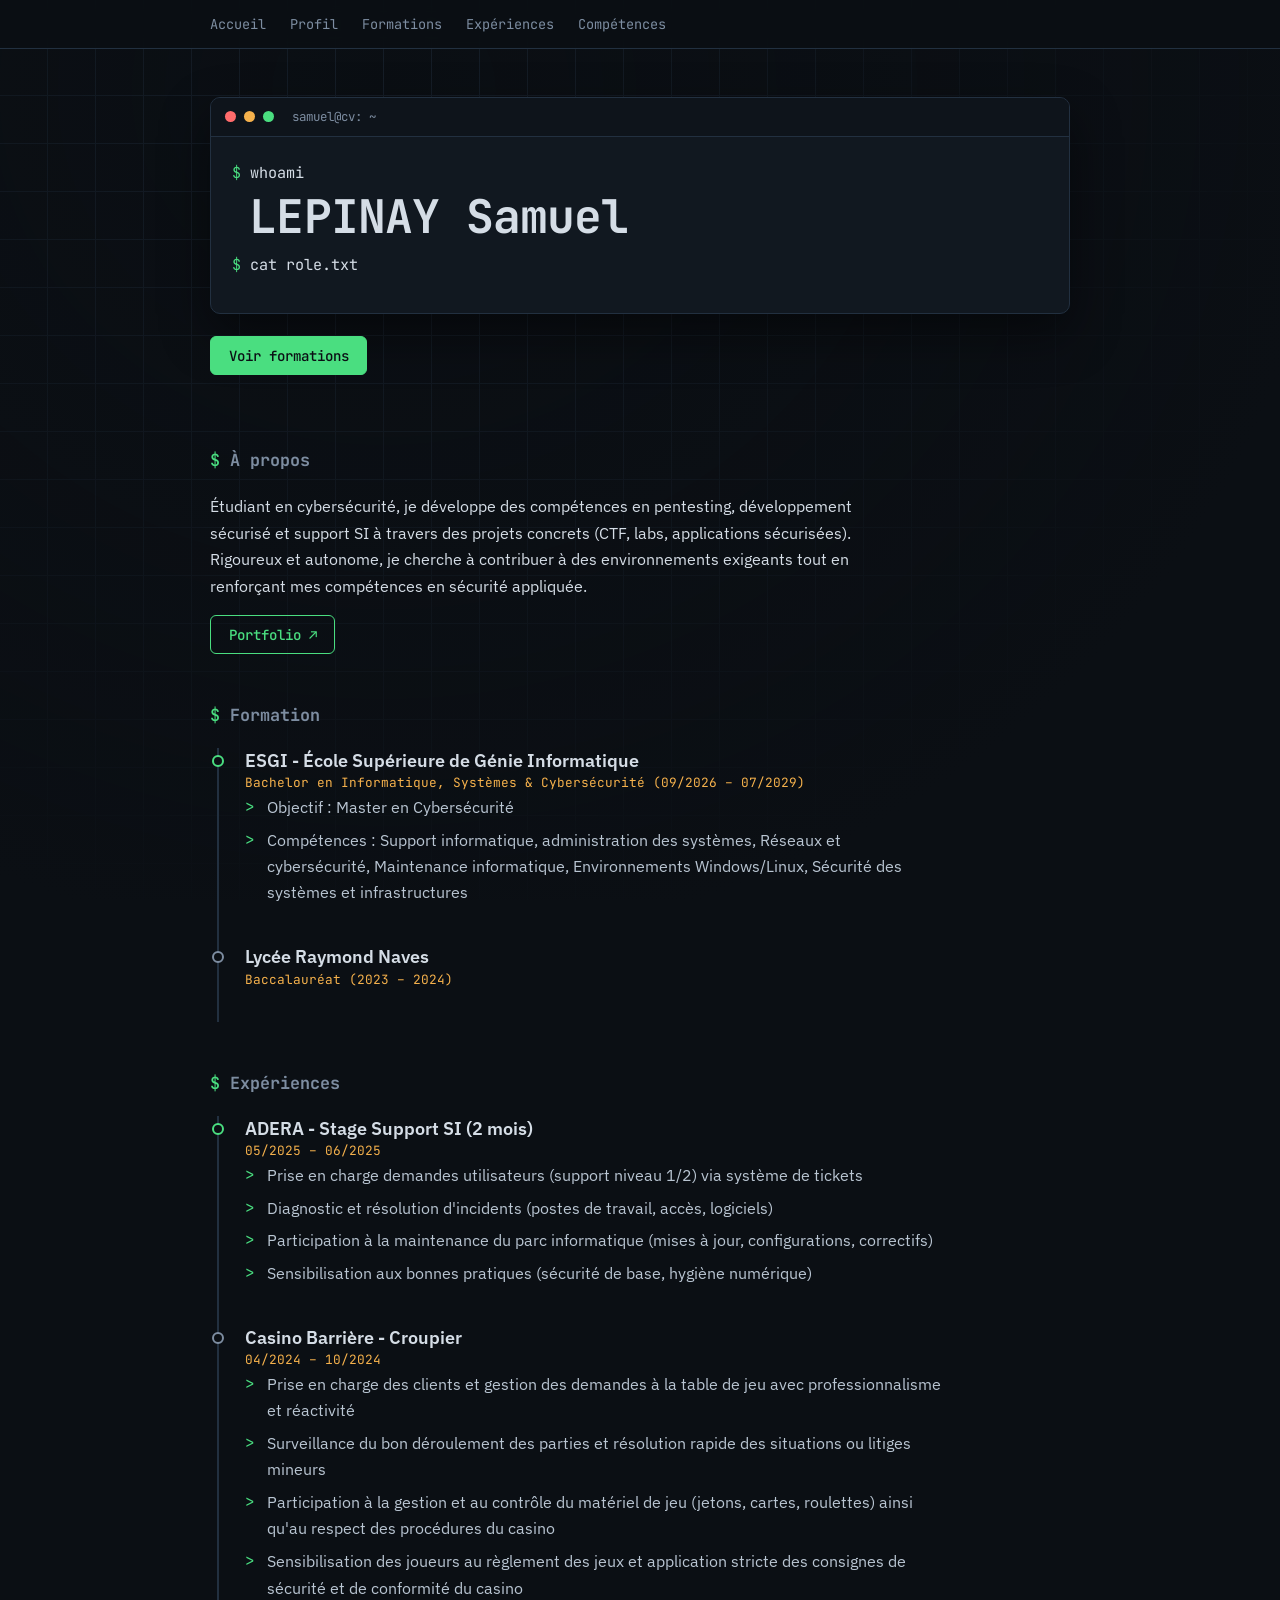
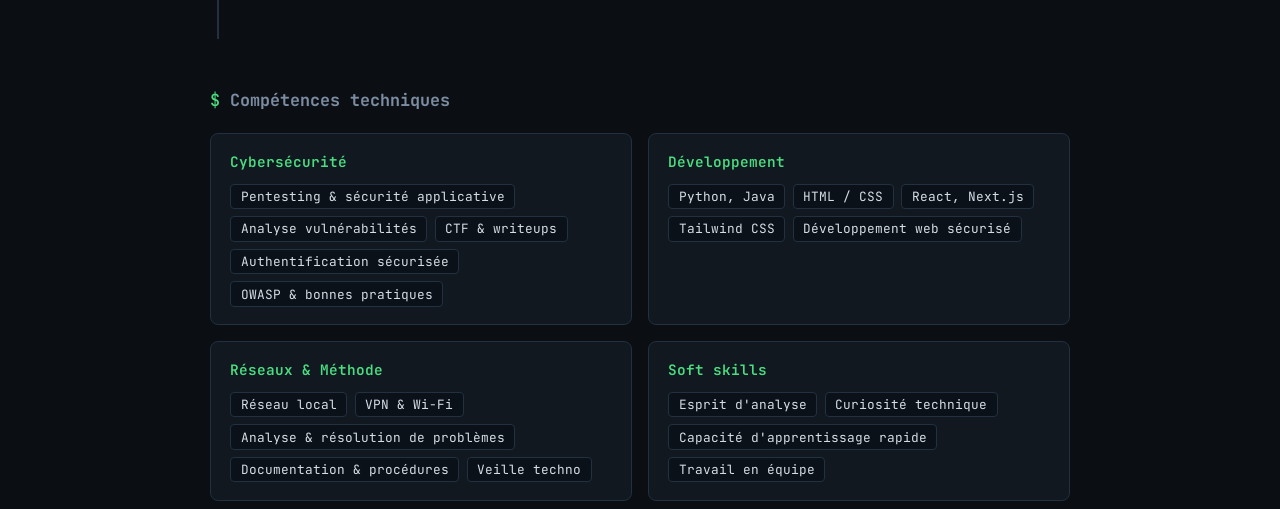
==== HTML/index.html @ b1123c43 "PC 2026-10-28:12:11:57" ====
<!DOCTYPE html>
<html lang="fr">
<head>
<meta charset="UTF-8">
<meta name="viewport" content="width=device-width, initial-scale=1.0">
<title>CV - Samuel Lepinay</title>
<link rel="preconnect" href="https://fonts.googleapis.com">
<link rel="preconnect" href="https://fonts.gstatic.com" crossorigin>
<link href="https://fonts.googleapis.com/css2?family=IBM+Plex+Sans:wght@400;500;600&family=JetBrains+Mono:wght@400;500;700&display=swap" rel="stylesheet">
<link rel="stylesheet" href="style.css">
</head>
<body>

<nav aria-label="Navigation principale">
  <div class="wrap">
    <a href="#accueil">Accueil</a>
    <a href="#profil">Profil</a>
    <a href="#formations">Formations</a>
    <a href="#experiences">Expériences</a>
    <a href="#competences">Compétences</a>
  </div>
</nav>

<header class="hero" id="accueil">
  <div class="wrap">
    <div class="term" role="img" aria-label="Terminal : LEPINAY Samuel, Alternant - Support IT & Cybersécurité">
      <div class="term-bar"><span class="dot"></span><span class="dot"></span><span class="dot"></span><span class="term-title">samuel@cv: ~</span></div>
      <div class="term-body" id="term">
        <div class="l cmd"><span class="prompt">$</span> <span class="t">whoami</span></div>
        <div class="l out big">LEPINAY Samuel</div>
        <div class="l cmd"><span class="prompt">$</span> <span class="t">cat role.txt</span></div>
        <div class="l out">Alternant - Support IT &amp; Cybersécurité</div>
        <div class="l"><span class="prompt">$</span> <span class="cursor" aria-hidden="true"></span></div>
      </div>
    </div>
    <div class="cta">
      <a class="btn solid" href="#formations">Voir formations</a>
    </div>
  </div>
</header>

<main class="wrap">

  <section id="profil">
    <h2><span class="prompt">$</span> À propos</h2>
    <p>Étudiant en cybersécurité, je développe des compétences en pentesting, développement sécurisé et support SI à travers des projets concrets (CTF, labs, applications sécurisées). Rigoureux et autonome, je cherche à contribuer à des environnements exigeants tout en renforçant mes compétences en sécurité appliquée.</p>
    <a class="btn" href="https://porte-folio-sand.vercel.app/" target="_blank" rel="noopener">Portfolio ↗</a>
  </section>

  <section id="formations">
    <h2><span class="prompt">$</span> Formation</h2>
    <div class="tl">
      <div class="item">
        <h3>ESGI - École Supérieure de Génie Informatique</h3>
        <div class="meta">Bachelor en Informatique, Systèmes &amp; Cybersécurité (09/2026 – 07/2029)</div>
        <ul>
          <li>Objectif : Master en Cybersécurité</li>
          <li>Compétences : Support informatique, administration des systèmes, Réseaux et cybersécurité, Maintenance informatique, Environnements Windows/Linux, Sécurité des systèmes et infrastructures</li>
        </ul>
      </div>
      <div class="item past">
        <h3>Lycée Raymond Naves</h3>
        <div class="meta">Baccalauréat (2023 – 2024)</div>
      </div>
    </div>
  </section>

  <section id="experiences">
    <h2><span class="prompt">$</span> Expériences</h2>
    <div class="tl">
      <div class="item">
        <h3>ADERA - Stage Support SI (2 mois)</h3>
        <div class="meta">05/2025 – 06/2025</div>
        <ul>
          <li>Prise en charge demandes utilisateurs (support niveau 1/2) via système de tickets</li>
          <li>Diagnostic et résolution d'incidents (postes de travail, accès, logiciels)</li>
          <li>Participation à la maintenance du parc informatique (mises à jour, configurations, correctifs)</li>
          <li>Sensibilisation aux bonnes pratiques (sécurité de base, hygiène numérique)</li>
        </ul>
      </div>
      <div class="item past">
        <h3>Casino Barrière - Croupier</h3>
        <div class="meta">04/2024 – 10/2024</div>
        <ul>
          <li>Prise en charge des clients et gestion des demandes à la table de jeu avec professionnalisme et réactivité</li>
          <li>Surveillance du bon déroulement des parties et résolution rapide des situations ou litiges mineurs</li>
          <li>Participation à la gestion et au contrôle du matériel de jeu (jetons, cartes, roulettes) ainsi qu'au respect des procédures du casino</li>
          <li>Sensibilisation des joueurs au règlement des jeux et application stricte des consignes de sécurité et de conformité du casino</li>
        </ul>
      </div>
    </div>
  </section>

  <section id="competences">
    <h2><span class="prompt">$</span> Compétences techniques</h2>
    <div class="grid">
      <div class="box">
        <h3>Cybersécurité</h3>
        <div class="tags">
          <span class="tag">Pentesting &amp; sécurité applicative</span>
          <span class="tag">Analyse vulnérabilités</span>
          <span class="tag">CTF &amp; writeups</span>
          <span class="tag">Authentification sécurisée</span>
          <span class="tag">OWASP &amp; bonnes pratiques</span>
        </div>
      </div>
      <div class="box">
        <h3>Développement</h3>
        <div class="tags">
          <span class="tag">Python, Java</span>
          <span class="tag">HTML / CSS</span>
          <span class="tag">React, Next.js</span>
          <span class="tag">Tailwind CSS</span>
          <span class="tag">Développement web sécurisé</span>
        </div>
      </div>
      <div class="box">
        <h3>Réseaux &amp; Méthode</h3>
        <div class="tags">
          <span class="tag">Réseau local</span>
          <span class="tag">VPN &amp; Wi‑Fi</span>
          <span class="tag">Analyse &amp; résolution de problèmes</span>
          <span class="tag">Documentation &amp; procédures</span>
          <span class="tag">Veille techno</span>
        </div>
      </div>
      <div class="box">
        <h3>Soft skills</h3>
        <div class="tags">
          <span class="tag">Esprit d'analyse</span>
          <span class="tag">Curiosité technique</span>
          <span class="tag">Capacité d'apprentissage rapide</span>
          <span class="tag">Travail en équipe</span>
        </div>
      </div>
    </div>
  </section>

</main>

<script>
/* Frappe du terminal : le contenu est déjà dans le HTML, le script ne fait que le rejouer. */
(function(){
  if (matchMedia('(prefers-reduced-motion: reduce)').matches) return;
  var lines = Array.prototype.slice.call(document.querySelectorAll('#term .l'));
  var sleep = function(ms){ return new Promise(function(r){ setTimeout(r, ms); }); };
  lines.forEach(function(l){ l.hidden = true; });
  (async function(){
    for (var i = 0; i < lines.length; i++) {
      var l = lines[i];
      l.hidden = false;
      var t = l.querySelector('.t');
      if (t) {
        var txt = t.textContent; t.textContent = '';
        for (var c = 0; c < txt.length; c++) { t.textContent += txt[c]; await sleep(55); }
        await sleep(220);
      } else { await sleep(160); }
    }
  })();
})();
</script>
</body>
</html>
---- HTML/style.css ----
/* --- Luminary template — dark graphite SaaS landing page style --- */
/* Adapted for CV de Samuel Lepinay — toutes les informations conservées */

:root {
  --bg:#0b0f14; --panel:#111820; --line:#223040;
  --text:#d5dde6; --muted:#7d8da1;
  --green:#4ade80; --cyan:#5cc8ff; --amber:#f5b14c; --red:#ff6b6b;
  --mono:"JetBrains Mono",ui-monospace,SFMono-Regular,Menlo,Consolas,monospace;
  --sans:"IBM Plex Sans",system-ui,-apple-system,"Segoe UI",sans-serif;
}
*,::before,*::after{box-sizing:border-box;margin:0;padding:0}
html{scroll-behavior:smooth;scroll-padding-top:4.5rem}
body{
  font-family:var(--sans);
  background:var(--bg);
  color:var(--text);
  line-height:1.65;
  font-size:1rem;
  background-image:linear-gradient(var(--line) 1px,transparent 1px),linear-gradient(90deg,var(--line) 1px,transparent 1px);
  background-size:48px 48px;background-position:-1px -1px;background-attachment:fixed
}
body::before{
  content:"";position:fixed;inset:0;background:radial-gradient(ellipse at 30% 10%,rgba(11,15,20,.55),var(--bg) 75%);z-index:-1
}
a{color:var(--cyan);text-decoration:none}
a:hover{text-decoration:underline}
:focus-visible{outline:2px solid var(--green);outline-offset:3px;border-radius:3px}
.mono{font-family:var(--mono)}
.wrap{max-width:900px;margin:0 auto;padding:0 1.25rem}

/* Nav */
nav{position:sticky;top:0;z-index:10;background:rgba(11,15,20,.88);backdrop-filter:blur(8px);border-bottom:1px solid var(--line)}
nav .wrap{display:flex;gap:1.5rem;align-items:center;overflow-x:auto;white-space:nowrap;padding-top:.8rem;padding-bottom:.8rem;font-family:var(--mono);font-size:.85rem}
nav a{color:var(--muted)}
nav a:hover{color:var(--text);text-decoration:none}

/* Terminal hero */
.hero{padding:3rem 0 2rem}
nav a:first-child{margin-right:0}
.term{background:var(--panel);border:1px solid var(--line);border-radius:10px;box-shadow:0 20px 50px rgba(0,0,0,.45);overflow:hidden}
.term-bar{display:flex;align-items:center;gap:.5rem;padding:.65rem .9rem;border-bottom:1px solid var(--line);background:#0e141b}
.dot{width:11px;height:11px;border-radius:50%;background:#2b3a4a}
.dot:nth-child(1){background:var(--red)}.dot:nth-child(2){background:var(--amber)}.dot:nth-child(3){background:var(--green)}
.term-title{margin-left:.6rem;font:.78rem var(--mono);color:var(--muted)}
.term-body{padding:1.4rem 1.3rem 1.6rem;font:.95rem/1.8 var(--mono);min-height:11rem}
.l[hidden]{display:none}
.prompt{color:var(--green)}
.out{color:var(--text);padding-left:1.1rem}
.out.big{font-size:clamp(1.7rem,5.5vw,2.9rem);font-weight:700;line-height:1.15;margin:.2rem 0 .5rem;letter-spacing:-.02em}
.cursor{display:inline-block;width:.6em;height:1.1em;background:var(--green);vertical-align:-.2em;animation:blink 1.1s steps(1) infinite}
@keyframes blink{50%{opacity:0}}
.cta{display:flex;gap:.8rem;flex-wrap:wrap;margin-top:1.4rem}
.btn{font:500 .88rem var(--mono);padding:.6rem 1.1rem;border-radius:6px;border:1px solid var(--green);color:var(--green);display:inline-block}
.btn:hover{background:var(--green);color:var(--bg);text-decoration:none}
.btn.solid{background:var(--green);color:var(--bg)}
.btn.solid:hover{background:transparent;color:var(--green)}

/* Sections */
section{padding:2.6rem 0 .5rem}
h2{font:700 1.05rem var(--mono);color:var(--muted);margin-bottom:1.4rem;display:flex;gap:.6rem;flex-wrap:wrap;align-items:baseline}
h2 .prompt{font-weight:500}
p{margin-bottom:1rem;max-width:68ch}

/* formation + expériences */
.tl{border-left:2px solid var(--line);margin-left:.45rem}
.item{position:relative;padding:0 0 2rem 1.6rem}
.item::before{content:"";position:absolute;left:-7px;top:.45rem;width:12px;height:12px;border-radius:50%;background:var(--bg);border:2px solid var(--green)}
.item.past::before{border-color:var(--muted)}
.meta{font:.8rem var(--mono);color:var(--amber);margin-bottom:.15rem}
.item h3{font:600 1.15rem var(--sans);color:var(--text);margin-bottom:.15rem}
meta{margin-bottom:.7rem}
.item ul{list-style:none;max-width:70ch}
.item li{position:relative;padding-left:1.4rem;margin-bottom:.4rem;color:#b9c5d2}
.item li::before{content:">";position:absolute;left:0;color:var(--green);font-family:var(--mono)}

/* Compétences */
.grid{display:grid;grid-template-columns:repeat(2,1fr);gap:1rem}
.box{background:var(--panel);border:1px solid var(--line);border-radius:8px;padding:1.1rem 1.2rem}
.box h3{font:600 .9rem var(--mono);color:var(--green);margin-bottom:.8rem}
.tags{display:flex;flex-wrap:wrap;gap:.45rem}
.tag{font:.8rem var(--mono);padding:.2rem .6rem;border-radius:4px;background:#0b1118;border:1px solid var(--line);color:var(--text)}


/* Reduced motion + Print */
@media (max-width:700px){
  .grid{grid-template-columns:1fr}
  .term-body{font-size:.85rem}
}
@media (prefers-reduced-motion:reduce){html{scroll-behavior:auto}.cursor{animation:none}}
@media print{
  body{background:#fff;color:#111}body::before,nav,.cta,.term-bar,.cursor{display:none}
  .term,.box{background:#fff;border-color:#ccc;box-shadow:none}.out,.item li,.tag{color:#111}
  .prompt,.org,.box h3,.meta,a{color:#064}
}
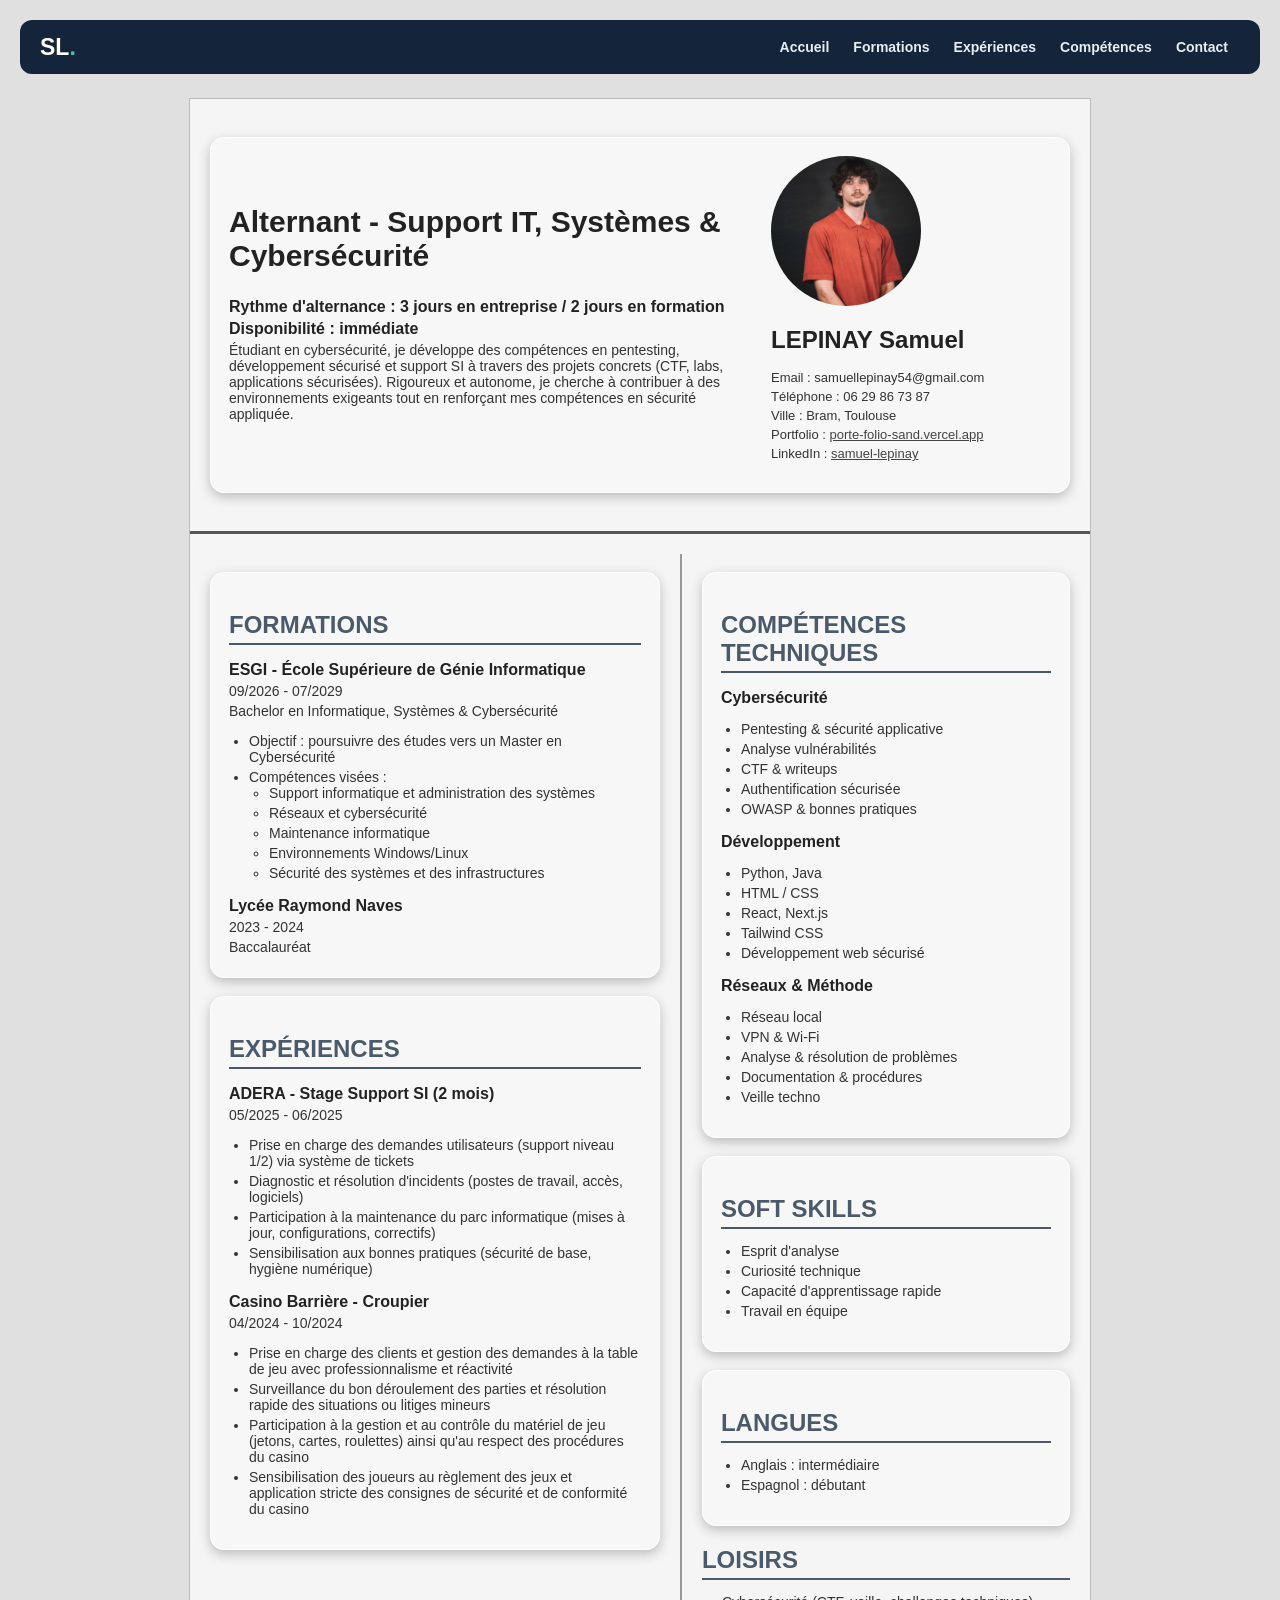
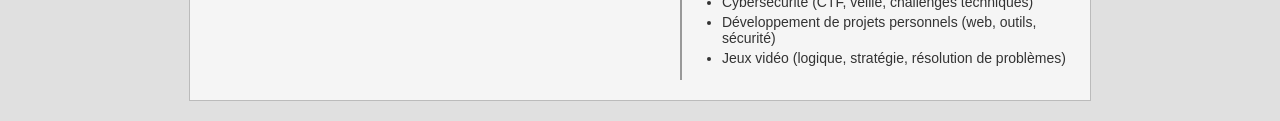
==== commit 3c124a75: "PC 2026-10-29:15:30:8" ====
--- a/HTML/index.html
+++ b/HTML/index.html
@@ -1,163 +1,182 @@
 <!DOCTYPE html>
 <html lang="fr">
 <head>
-<meta charset="UTF-8">
-<meta name="viewport" content="width=device-width, initial-scale=1.0">
-<title>CV - Samuel Lepinay</title>
-<link rel="preconnect" href="https://fonts.googleapis.com">
-<link rel="preconnect" href="https://fonts.gstatic.com" crossorigin>
-<link href="https://fonts.googleapis.com/css2?family=IBM+Plex+Sans:wght@400;500;600&family=JetBrains+Mono:wght@400;500;700&display=swap" rel="stylesheet">
-<link rel="stylesheet" href="style.css">
+  <meta charset="UTF-8">
+  <meta name="viewport" content="width=device-width, initial-scale=1.0">
+  <title>CV - Samuel Lepinay</title>
+  <link rel="stylesheet" href="style.css">
 </head>
 <body>
 
-<nav aria-label="Navigation principale">
-  <div class="wrap">
-    <a href="#accueil">Accueil</a>
-    <a href="#profil">Profil</a>
-    <a href="#formations">Formations</a>
-    <a href="#experiences">Expériences</a>
-    <a href="#competences">Compétences</a>
+  <nav id="navbar">
+    <a class="brand" href="#accueil">SL<span>.</span></a>
+
+    <input type="checkbox" id="menu-toggle">
+    <label for="menu-toggle" class="burger">☰</label>
+
+    <ul>
+      <li><a href="#accueil">Accueil</a></li>
+      <li><a href="#formations">Formations</a></li>
+      <li><a href="#experiences">Expériences</a></li>
+      <li><a href="#competences">Compétences</a></li>
+      <li><a href="#contact">Contact</a></li>
+    </ul>
+  </nav>
+
+  <div class="page">
+
+    <header id="accueil">
+      <div id="cards">
+        <div class="identite" >
+          <img src="photo.png" alt="Photo">
+          <h1>LEPINAY Samuel</h1>
+          <ul id="contact">
+            <li>Email : samuellepinay54@gmail.com</li>
+            <li>Téléphone : 06 29 86 73 87</li>
+            <li>Ville : Bram, Toulouse</li>
+            <li>Portfolio : <a href="https://porte-folio-sand.vercel.app/">porte-folio-sand.vercel.app</a></li>
+            <li>LinkedIn : <a href="https://www.linkedin.com/in/samuel-lepinay/">samuel-lepinay</a></li>
+          </ul>
+        </div>
+      
+
+        <div class="titre">
+          <h2>Alternant - Support IT, Systèmes &amp; Cybersécurité</h2>
+          <p class="info">Rythme d'alternance : 3 jours en entreprise / 2 jours en formation</p>
+          <p class="info">Disponibilité : immédiate</p>
+         <p>
+            Étudiant en cybersécurité, je développe des compétences en pentesting,
+            développement sécurisé et support SI à travers des projets concrets
+            (CTF, labs, applications sécurisées). Rigoureux et autonome, je cherche
+            à contribuer à des environnements exigeants tout en renforçant mes
+            compétences en sécurité appliquée.
+          </p>
+        </div>
+        
+      </div>
+    </header>
+
+    <main>
+
+      <div class="colonne-gauche">
+
+        <section id="cards" class="formation-section">
+          <h2>Formations</h2>
+
+          <article class="formation-card">
+            <h3>ESGI - École Supérieure de Génie Informatique</h3>
+            <p class="formation-date">09/2026 - 07/2029</p>
+            <p>Bachelor en Informatique, Systèmes &amp; Cybersécurité</p>
+            <ul>
+              <li>Objectif : poursuivre des études vers un Master en Cybersécurité</li>
+              <li>Compétences visées :
+                <ul>
+                  <li>Support informatique et administration des systèmes</li>
+                  <li>Réseaux et cybersécurité</li>
+                  <li>Maintenance informatique</li>
+                  <li>Environnements Windows/Linux</li>
+                  <li>Sécurité des systèmes et des infrastructures</li>
+                </ul>
+              </li>
+            </ul>
+          </article>
+
+          <article class="formation-card">
+            <h3>Lycée Raymond Naves</h3>
+            <p class="formation-date">2023 - 2024</p>
+            <p>Baccalauréat</p>
+          </article>
+        </section>
+
+        <section id="cards">
+          <h2>Expériences</h2>
+
+          <h3>ADERA - Stage Support SI (2 mois)</h3>
+          <p>05/2025 - 06/2025</p>
+          <ul>
+            <li>Prise en charge des demandes utilisateurs (support niveau 1/2) via système de tickets</li>
+            <li>Diagnostic et résolution d'incidents (postes de travail, accès, logiciels)</li>
+            <li>Participation à la maintenance du parc informatique (mises à jour, configurations, correctifs)</li>
+            <li>Sensibilisation aux bonnes pratiques (sécurité de base, hygiène numérique)</li>
+          </ul>
+
+          <h3>Casino Barrière - Croupier</h3>
+          <p>04/2024 - 10/2024</p>
+          <ul>
+            <li>Prise en charge des clients et gestion des demandes à la table de jeu avec professionnalisme et réactivité</li>
+            <li>Surveillance du bon déroulement des parties et résolution rapide des situations ou litiges mineurs</li>
+            <li>Participation à la gestion et au contrôle du matériel de jeu (jetons, cartes, roulettes) ainsi qu'au respect des procédures du casino</li>
+            <li>Sensibilisation des joueurs au règlement des jeux et application stricte des consignes de sécurité et de conformité du casino</li>
+          </ul>
+        </section>
+
+      </div>
+
+      <div class="colonne-droite">
+
+        <section id="cards">
+          <h2>Compétences techniques</h2>
+
+          <h3>Cybersécurité</h3>
+          <ul>
+            <li>Pentesting &amp; sécurité applicative</li>
+            <li>Analyse vulnérabilités</li>
+            <li>CTF &amp; writeups</li>
+            <li>Authentification sécurisée</li>
+            <li>OWASP &amp; bonnes pratiques</li>
+          </ul>
+
+          <h3>Développement</h3>
+          <ul>
+            <li>Python, Java</li>
+            <li>HTML / CSS</li>
+            <li>React, Next.js</li>
+            <li>Tailwind CSS</li>
+            <li>Développement web sécurisé</li>
+          </ul>
+
+          <h3>Réseaux &amp; Méthode</h3>
+          <ul>
+            <li>Réseau local</li>
+            <li>VPN &amp; Wi-Fi</li>
+            <li>Analyse &amp; résolution de problèmes</li>
+            <li>Documentation &amp; procédures</li>
+            <li>Veille techno</li>
+          </ul>
+        </section>
+
+        <section id="cards">
+          <h2>Soft skills</h2>
+          <ul>
+            <li>Esprit d'analyse</li>
+            <li>Curiosité technique</li>
+            <li>Capacité d'apprentissage rapide</li>
+            <li>Travail en équipe</li>
+          </ul>
+        </section>
+
+        <section id="cards">
+          <h2>Langues</h2>
+          <ul>
+            <li>Anglais : intermédiaire</li>
+            <li>Espagnol : débutant</li>
+          </ul>
+        </section>
+
+        <section id="loisirs">
+          <h2>Loisirs</h2>
+          <ul>
+            <li>Cybersécurité (CTF, veille, challenges techniques)</li>
+            <li>Développement de projets personnels (web, outils, sécurité)</li>
+            <li>Jeux vidéo (logique, stratégie, résolution de problèmes)</li>
+          </ul>
+        </section>
+
+      </div>
+
+    </main>
+
   </div>
-</nav>
 
-<header class="hero" id="accueil">
-  <div class="wrap">
-    <div class="term" role="img" aria-label="Terminal : LEPINAY Samuel, Alternant - Support IT & Cybersécurité">
-      <div class="term-bar"><span class="dot"></span><span class="dot"></span><span class="dot"></span><span class="term-title">samuel@cv: ~</span></div>
-      <div class="term-body" id="term">
-        <div class="l cmd"><span class="prompt">$</span> <span class="t">whoami</span></div>
-        <div class="l out big">LEPINAY Samuel</div>
-        <div class="l cmd"><span class="prompt">$</span> <span class="t">cat role.txt</span></div>
-        <div class="l out">Alternant - Support IT &amp; Cybersécurité</div>
-        <div class="l"><span class="prompt">$</span> <span class="cursor" aria-hidden="true"></span></div>
-      </div>
-    </div>
-    <div class="cta">
-      <a class="btn solid" href="#formations">Voir formations</a>
-    </div>
-  </div>
-</header>
-
-<main class="wrap">
-
-  <section id="profil">
-    <h2><span class="prompt">$</span> À propos</h2>
-    <p>Étudiant en cybersécurité, je développe des compétences en pentesting, développement sécurisé et support SI à travers des projets concrets (CTF, labs, applications sécurisées). Rigoureux et autonome, je cherche à contribuer à des environnements exigeants tout en renforçant mes compétences en sécurité appliquée.</p>
-    <a class="btn" href="https://porte-folio-sand.vercel.app/" target="_blank" rel="noopener">Portfolio ↗</a>
-  </section>
-
-  <section id="formations">
-    <h2><span class="prompt">$</span> Formation</h2>
-    <div class="tl">
-      <div class="item">
-        <h3>ESGI - École Supérieure de Génie Informatique</h3>
-        <div class="meta">Bachelor en Informatique, Systèmes &amp; Cybersécurité (09/2026 – 07/2029)</div>
-        <ul>
-          <li>Objectif : Master en Cybersécurité</li>
-          <li>Compétences : Support informatique, administration des systèmes, Réseaux et cybersécurité, Maintenance informatique, Environnements Windows/Linux, Sécurité des systèmes et infrastructures</li>
-        </ul>
-      </div>
-      <div class="item past">
-        <h3>Lycée Raymond Naves</h3>
-        <div class="meta">Baccalauréat (2023 – 2024)</div>
-      </div>
-    </div>
-  </section>
-
-  <section id="experiences">
-    <h2><span class="prompt">$</span> Expériences</h2>
-    <div class="tl">
-      <div class="item">
-        <h3>ADERA - Stage Support SI (2 mois)</h3>
-        <div class="meta">05/2025 – 06/2025</div>
-        <ul>
-          <li>Prise en charge demandes utilisateurs (support niveau 1/2) via système de tickets</li>
-          <li>Diagnostic et résolution d'incidents (postes de travail, accès, logiciels)</li>
-          <li>Participation à la maintenance du parc informatique (mises à jour, configurations, correctifs)</li>
-          <li>Sensibilisation aux bonnes pratiques (sécurité de base, hygiène numérique)</li>
-        </ul>
-      </div>
-      <div class="item past">
-        <h3>Casino Barrière - Croupier</h3>
-        <div class="meta">04/2024 – 10/2024</div>
-        <ul>
-          <li>Prise en charge des clients et gestion des demandes à la table de jeu avec professionnalisme et réactivité</li>
-          <li>Surveillance du bon déroulement des parties et résolution rapide des situations ou litiges mineurs</li>
-          <li>Participation à la gestion et au contrôle du matériel de jeu (jetons, cartes, roulettes) ainsi qu'au respect des procédures du casino</li>
-          <li>Sensibilisation des joueurs au règlement des jeux et application stricte des consignes de sécurité et de conformité du casino</li>
-        </ul>
-      </div>
-    </div>
-  </section>
-
-  <section id="competences">
-    <h2><span class="prompt">$</span> Compétences techniques</h2>
-    <div class="grid">
-      <div class="box">
-        <h3>Cybersécurité</h3>
-        <div class="tags">
-          <span class="tag">Pentesting &amp; sécurité applicative</span>
-          <span class="tag">Analyse vulnérabilités</span>
-          <span class="tag">CTF &amp; writeups</span>
-          <span class="tag">Authentification sécurisée</span>
-          <span class="tag">OWASP &amp; bonnes pratiques</span>
-        </div>
-      </div>
-      <div class="box">
-        <h3>Développement</h3>
-        <div class="tags">
-          <span class="tag">Python, Java</span>
-          <span class="tag">HTML / CSS</span>
-          <span class="tag">React, Next.js</span>
-          <span class="tag">Tailwind CSS</span>
-          <span class="tag">Développement web sécurisé</span>
-        </div>
-      </div>
-      <div class="box">
-        <h3>Réseaux &amp; Méthode</h3>
-        <div class="tags">
-          <span class="tag">Réseau local</span>
-          <span class="tag">VPN &amp; Wi‑Fi</span>
-          <span class="tag">Analyse &amp; résolution de problèmes</span>
-          <span class="tag">Documentation &amp; procédures</span>
-          <span class="tag">Veille techno</span>
-        </div>
-      </div>
-      <div class="box">
-        <h3>Soft skills</h3>
-        <div class="tags">
-          <span class="tag">Esprit d'analyse</span>
-          <span class="tag">Curiosité technique</span>
-          <span class="tag">Capacité d'apprentissage rapide</span>
-          <span class="tag">Travail en équipe</span>
-        </div>
-      </div>
-    </div>
-  </section>
-
-</main>
-
-<script>
-/* Frappe du terminal : le contenu est déjà dans le HTML, le script ne fait que le rejouer. */
-(function(){
-  if (matchMedia('(prefers-reduced-motion: reduce)').matches) return;
-  var lines = Array.prototype.slice.call(document.querySelectorAll('#term .l'));
-  var sleep = function(ms){ return new Promise(function(r){ setTimeout(r, ms); }); };
-  lines.forEach(function(l){ l.hidden = true; });
-  (async function(){
-    for (var i = 0; i < lines.length; i++) {
-      var l = lines[i];
-      l.hidden = false;
-      var t = l.querySelector('.t');
-      if (t) {
-        var txt = t.textContent; t.textContent = '';
-        for (var c = 0; c < txt.length; c++) { t.textContent += txt[c]; await sleep(55); }
-        await sleep(220);
-      } else { await sleep(160); }
-    }
-  })();
-})();
-</script>
 </body>
 </html>
--- a/HTML/style.css
+++ b/HTML/style.css
@@ -1,94 +1,242 @@
-/* --- Luminary template — dark graphite SaaS landing page style --- */
-/* Adapted for CV de Samuel Lepinay — toutes les informations conservées */
-
-:root {
-  --bg:#0b0f14; --panel:#111820; --line:#223040;
-  --text:#d5dde6; --muted:#7d8da1;
-  --green:#4ade80; --cyan:#5cc8ff; --amber:#f5b14c; --red:#ff6b6b;
-  --mono:"JetBrains Mono",ui-monospace,SFMono-Regular,Menlo,Consolas,monospace;
-  --sans:"IBM Plex Sans",system-ui,-apple-system,"Segoe UI",sans-serif;
-}
-*,::before,*::after{box-sizing:border-box;margin:0;padding:0}
-html{scroll-behavior:smooth;scroll-padding-top:4.5rem}
-body{
-  font-family:var(--sans);
-  background:var(--bg);
-  color:var(--text);
-  line-height:1.65;
-  font-size:1rem;
-  background-image:linear-gradient(var(--line) 1px,transparent 1px),linear-gradient(90deg,var(--line) 1px,transparent 1px);
-  background-size:48px 48px;background-position:-1px -1px;background-attachment:fixed
-}
-body::before{
-  content:"";position:fixed;inset:0;background:radial-gradient(ellipse at 30% 10%,rgba(11,15,20,.55),var(--bg) 75%);z-index:-1
-}
-a{color:var(--cyan);text-decoration:none}
-a:hover{text-decoration:underline}
-:focus-visible{outline:2px solid var(--green);outline-offset:3px;border-radius:3px}
-.mono{font-family:var(--mono)}
-.wrap{max-width:900px;margin:0 auto;padding:0 1.25rem}
-
-/* Nav */
-nav{position:sticky;top:0;z-index:10;background:rgba(11,15,20,.88);backdrop-filter:blur(8px);border-bottom:1px solid var(--line)}
-nav .wrap{display:flex;gap:1.5rem;align-items:center;overflow-x:auto;white-space:nowrap;padding-top:.8rem;padding-bottom:.8rem;font-family:var(--mono);font-size:.85rem}
-nav a{color:var(--muted)}
-nav a:hover{color:var(--text);text-decoration:none}
-
-/* Terminal hero */
-.hero{padding:3rem 0 2rem}
-nav a:first-child{margin-right:0}
-.term{background:var(--panel);border:1px solid var(--line);border-radius:10px;box-shadow:0 20px 50px rgba(0,0,0,.45);overflow:hidden}
-.term-bar{display:flex;align-items:center;gap:.5rem;padding:.65rem .9rem;border-bottom:1px solid var(--line);background:#0e141b}
-.dot{width:11px;height:11px;border-radius:50%;background:#2b3a4a}
-.dot:nth-child(1){background:var(--red)}.dot:nth-child(2){background:var(--amber)}.dot:nth-child(3){background:var(--green)}
-.term-title{margin-left:.6rem;font:.78rem var(--mono);color:var(--muted)}
-.term-body{padding:1.4rem 1.3rem 1.6rem;font:.95rem/1.8 var(--mono);min-height:11rem}
-.l[hidden]{display:none}
-.prompt{color:var(--green)}
-.out{color:var(--text);padding-left:1.1rem}
-.out.big{font-size:clamp(1.7rem,5.5vw,2.9rem);font-weight:700;line-height:1.15;margin:.2rem 0 .5rem;letter-spacing:-.02em}
-.cursor{display:inline-block;width:.6em;height:1.1em;background:var(--green);vertical-align:-.2em;animation:blink 1.1s steps(1) infinite}
-@keyframes blink{50%{opacity:0}}
-.cta{display:flex;gap:.8rem;flex-wrap:wrap;margin-top:1.4rem}
-.btn{font:500 .88rem var(--mono);padding:.6rem 1.1rem;border-radius:6px;border:1px solid var(--green);color:var(--green);display:inline-block}
-.btn:hover{background:var(--green);color:var(--bg);text-decoration:none}
-.btn.solid{background:var(--green);color:var(--bg)}
-.btn.solid:hover{background:transparent;color:var(--green)}
-
-/* Sections */
-section{padding:2.6rem 0 .5rem}
-h2{font:700 1.05rem var(--mono);color:var(--muted);margin-bottom:1.4rem;display:flex;gap:.6rem;flex-wrap:wrap;align-items:baseline}
-h2 .prompt{font-weight:500}
-p{margin-bottom:1rem;max-width:68ch}
-
-/* formation + expériences */
-.tl{border-left:2px solid var(--line);margin-left:.45rem}
-.item{position:relative;padding:0 0 2rem 1.6rem}
-.item::before{content:"";position:absolute;left:-7px;top:.45rem;width:12px;height:12px;border-radius:50%;background:var(--bg);border:2px solid var(--green)}
-.item.past::before{border-color:var(--muted)}
-.meta{font:.8rem var(--mono);color:var(--amber);margin-bottom:.15rem}
-.item h3{font:600 1.15rem var(--sans);color:var(--text);margin-bottom:.15rem}
-meta{margin-bottom:.7rem}
-.item ul{list-style:none;max-width:70ch}
-.item li{position:relative;padding-left:1.4rem;margin-bottom:.4rem;color:#b9c5d2}
-.item li::before{content:">";position:absolute;left:0;color:var(--green);font-family:var(--mono)}
-
-/* Compétences */
-.grid{display:grid;grid-template-columns:repeat(2,1fr);gap:1rem}
-.box{background:var(--panel);border:1px solid var(--line);border-radius:8px;padding:1.1rem 1.2rem}
-.box h3{font:600 .9rem var(--mono);color:var(--green);margin-bottom:.8rem}
-.tags{display:flex;flex-wrap:wrap;gap:.45rem}
-.tag{font:.8rem var(--mono);padding:.2rem .6rem;border-radius:4px;background:#0b1118;border:1px solid var(--line);color:var(--text)}
-
-
-/* Reduced motion + Print */
-@media (max-width:700px){
-  .grid{grid-template-columns:1fr}
-  .term-body{font-size:.85rem}
-}
-@media (prefers-reduced-motion:reduce){html{scroll-behavior:auto}.cursor{animation:none}}
-@media print{
-  body{background:#fff;color:#111}body::before,nav,.cta,.term-bar,.cursor{display:none}
-  .term,.box{background:#fff;border-color:#ccc;box-shadow:none}.out,.item li,.tag{color:#111}
-  .prompt,.org,.box h3,.meta,a{color:#064}
+html {
+  scroll-behavior: smooth;
+}
+
+body {
+  background-color: #e0e0e0;
+  font-family: Arial, sans-serif;
+  color: #333333;
+  margin: 0;
+  padding: 20px;
+}
+
+
+
+#navbar {
+  position: sticky;
+  top: 0;
+  z-index: 20;
+  display: flex;
+  justify-content: space-between;
+  align-items: center;
+  background-color: #14243a;
+  padding: 10px 20px;
+  border-radius: 12px;
+  margin-bottom: 24px;
+}
+
+#navbar .brand {
+  color: #ffffff;
+  font-size: 23px;
+  font-weight: bold;
+  text-decoration: none;
+}
+
+#navbar .brand span {
+  color: #48c6b5;
+}
+
+#navbar ul {
+  display: flex;
+  list-style: none;
+  margin: 0;
+  padding: 0;
+}
+
+#navbar li {
+  margin-bottom: 0;
+}
+
+#navbar li a {
+  display: block;
+  padding: 9px 12px;
+  color: #e6edf6;
+  font-size: 14px;
+  font-weight: bold;
+  text-decoration: none;
+  border-radius: 8px;
+}
+
+#navbar li a:hover {
+  background-color: #263b56;
+  color: #71e0d0;
+}
+
+#menu-toggle,
+.burger {
+  display: none;
+}
+
+.page {
+  max-width: 900px;
+  margin: auto;
+  background-color: #f5f5f5;
+  border: 1px solid #bbbbbb;
+}
+
+p {
+  font-size: 14px;
+  margin: 4px 0;
+}
+
+ul {
+  padding-left: 20px;
+  font-size: 14px;
+}
+
+li {
+  margin-bottom: 4px;
+}
+
+a {
+  color: #444444;
+}
+
+header {
+  display: flex;
+  padding: 20px;
+  border-bottom: 3px solid #555555;
+}
+
+.identite {
+  flex: 0 0 280px;
+  order: 2;
+}
+
+.identite img {
+  width: 150px;
+  height: 150px;
+  border-radius: 50%;
+  object-fit: cover;
+  background-color: #777777;
+}
+
+.identite h1 {
+  font-size: 24px;
+  color: #222222;
+}
+
+.identite ul {
+  list-style: none;
+  padding-left: 0;
+  font-size: 13px;
+}
+
+.titre {
+  flex: 1;
+  min-width: 0;
+  order: 1;
+}
+
+header > #cards {
+  display: flex;
+  align-items: center;
+  gap: 20px;
+  width: 100%;
+  box-sizing: border-box;
+}
+
+.titre h2 {
+  font-size: 30px;
+  color: #222222;
+  margin-top: 0;
+}
+
+.info {
+  font-weight: bold;
+  font-size: 16px;
+  color: #222222;
+  margin-bottom: 4px;
+}
+
+main {
+  display: flex;
+  padding: 20px;
+}
+
+.colonne-gauche {
+  width: 55%;
+  padding-right: 20px;
+}
+
+.colonne-droite {
+  width: 45%;
+  padding-left: 20px;
+  border-left: 2px solid #999999;
+}
+
+#cards {
+  margin: 18px 0;
+  padding: 18px;
+  border: 1px solid #ffffff;
+  border-radius: 14px;
+  background-color: rgba(255, 255, 255, 0.2);
+  box-shadow: 0 4px 12px #bbbbbb;
+}
+
+
+
+
+section h2 {
+  color: #4a5a6a;
+  text-transform: uppercase;
+  border-bottom: 2px solid #4a5a6a;
+  padding-bottom: 4px;
+  margin-bottom: 10px;
+}
+
+section h3 {
+  font-size: 16px;
+  color: #222222;
+  margin-bottom: 4px;
+}
+
+@media (max-width: 700px) {
+  .burger {
+    display: block;
+    color: #ffffff;
+    font-size: 28px;
+    cursor: pointer;
+  }
+
+  #navbar ul {
+    display: none;
+    flex-direction: column;
+    position: absolute;
+    top: 100%;
+    left: 0;
+    width: 100%;
+    background-color: #14243a;
+    border-radius: 0 0 12px 12px;
+  }
+
+  #menu-toggle:checked ~ ul {
+    display: flex;
+  }
+
+  header,
+  main {
+    flex-direction: column;
+  }
+
+  .identite {
+    width: 100%;
+    flex-basis: auto;
+  }
+
+  header > #cards {
+    flex-direction: column;
+    align-items: stretch;
+  }
+
+  .titre {
+    padding-left: 0;
+  }
+
+  .colonne-gauche,
+  .colonne-droite {
+    width: 100%;
+    padding: 0;
+    border-left: none;
+  }
 }
